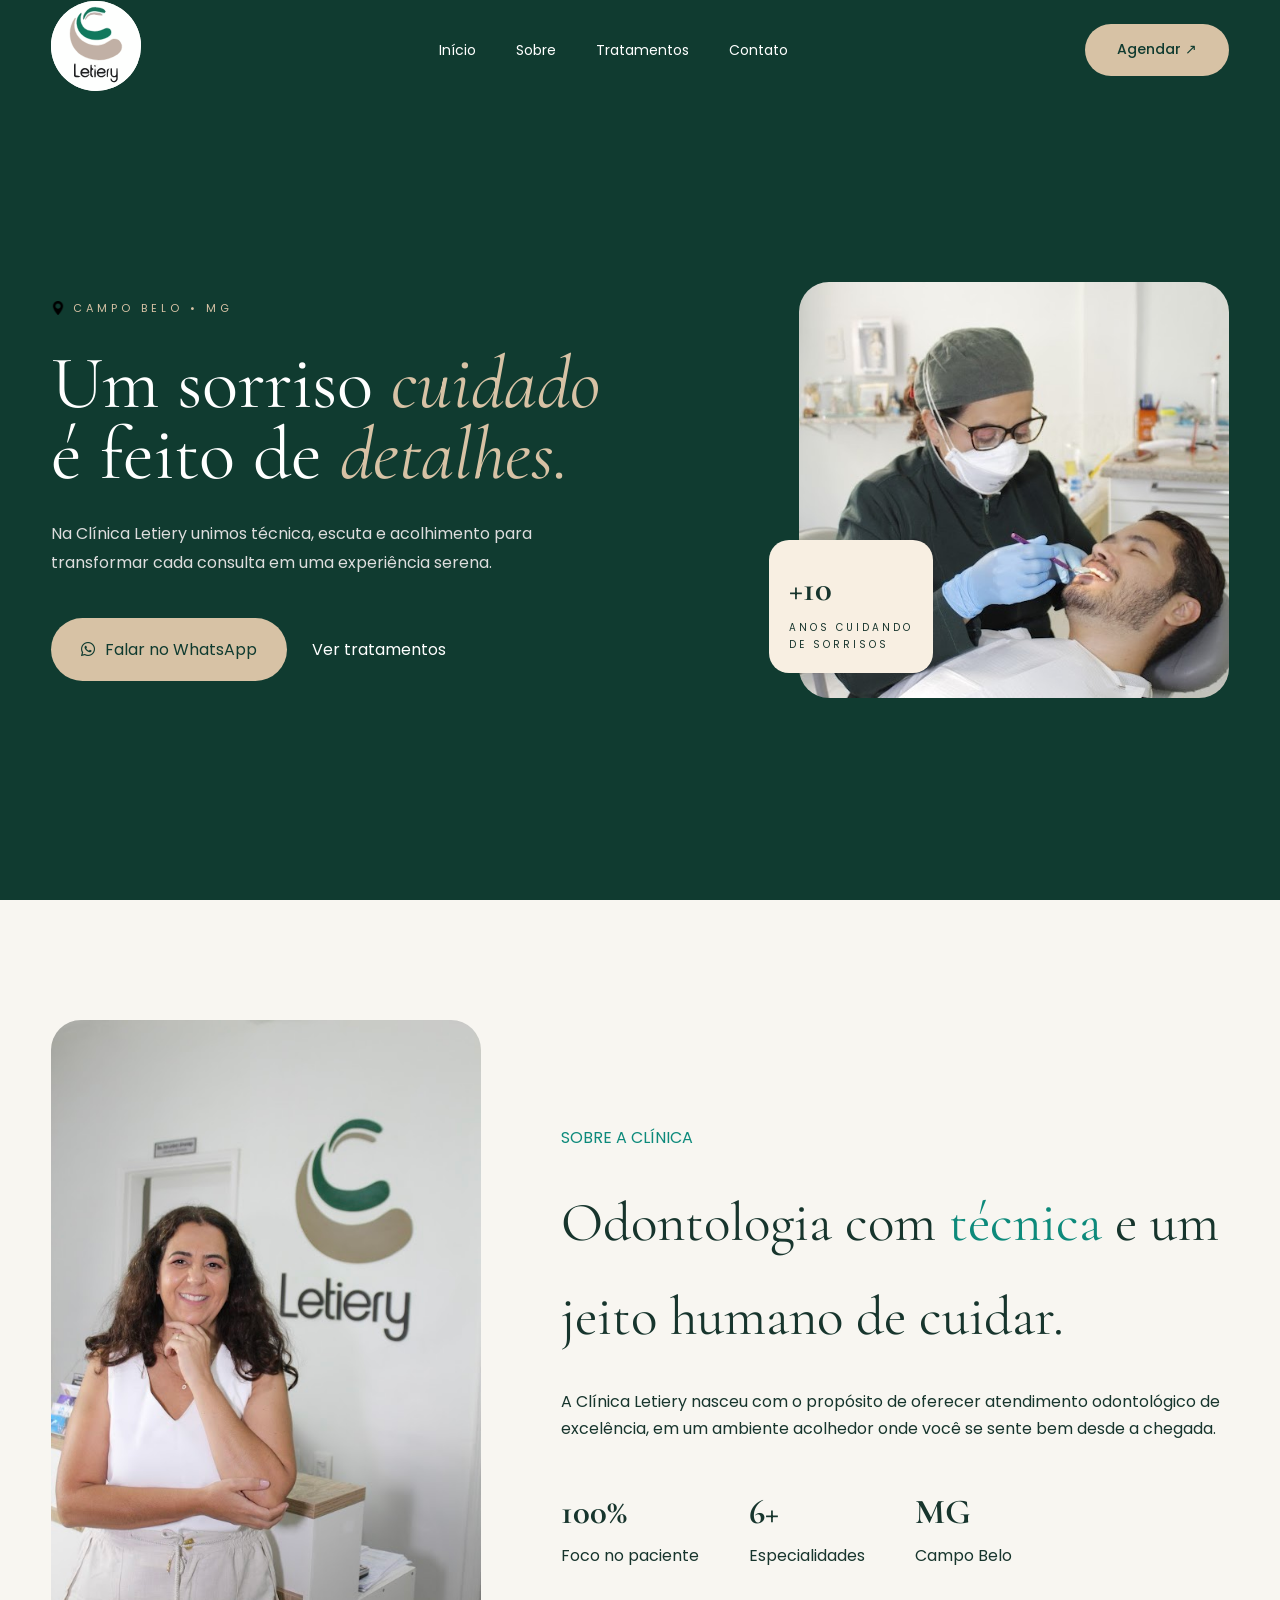
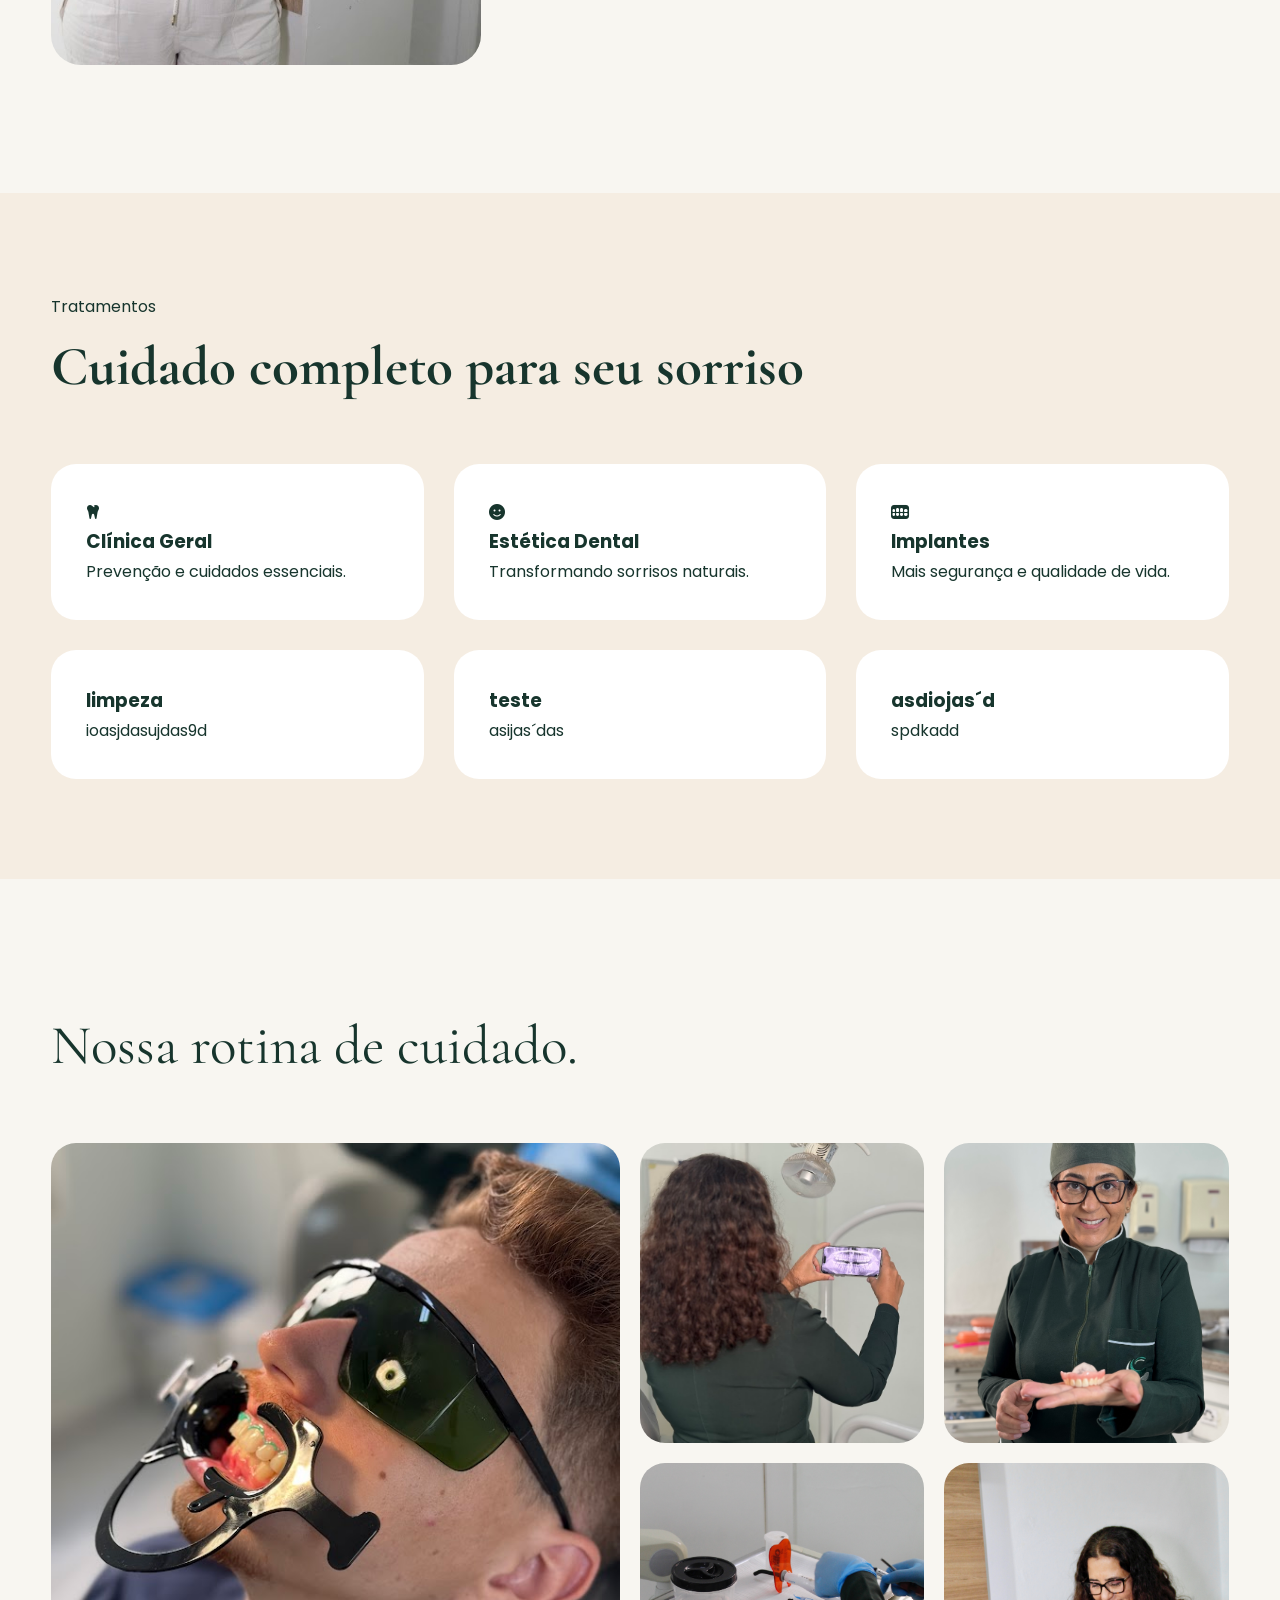
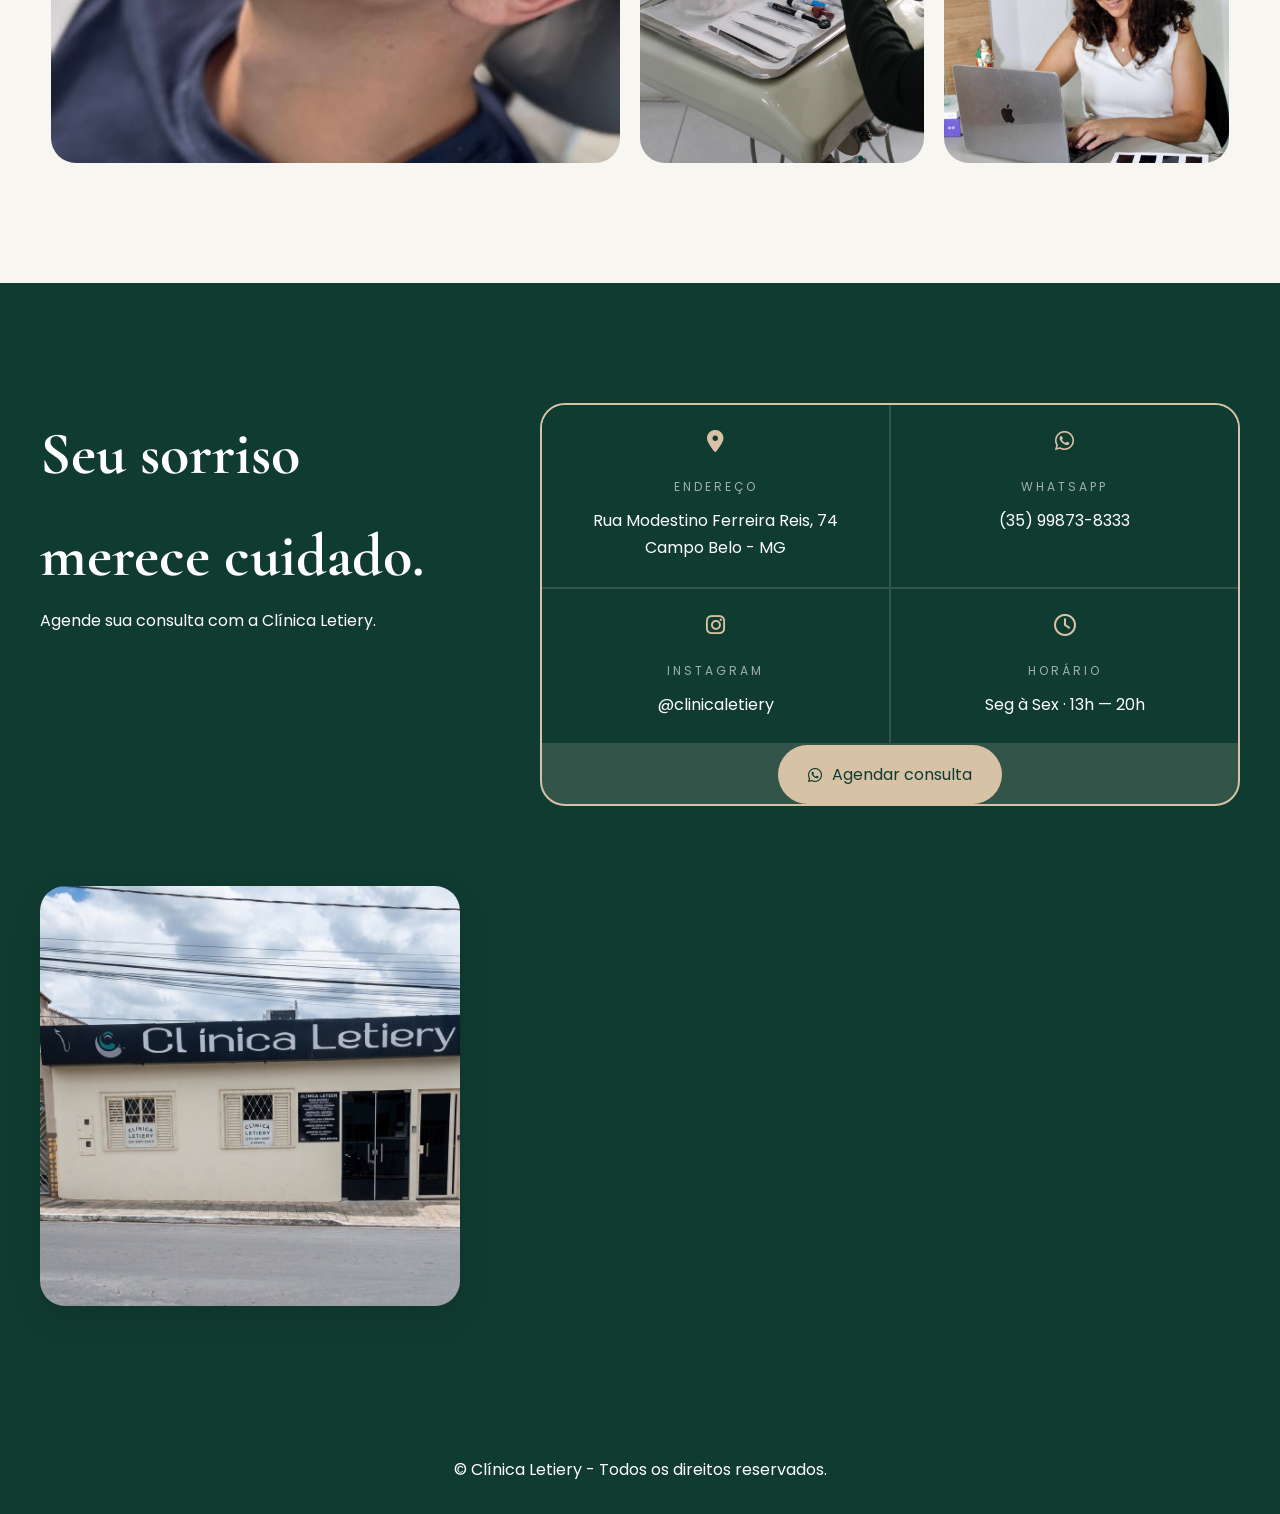
==== src/index.html @ c73cfaeb "abc" ====
<!DOCTYPE html>
<html lang="pt-br">

<head>

    <meta charset="UTF-8">
    <meta name="viewport" content="width=device-width, initial-scale=1.0">

    <title>Clínica Letiery | Odontologia</title>


    <!-- Fontes -->
    <link rel="preconnect" href="https://fonts.googleapis.com">
    <link rel="preconnect" href="https://fonts.gstatic.com" crossorigin>

    <link
        href="https://fonts.googleapis.com/css2?family=Cormorant+Garamond:wght@400;500;600&family=Poppins:wght@300;400;500;600&display=swap"
        rel="stylesheet">


    <!-- Ícones -->
    <link rel="stylesheet" href="https://cdnjs.cloudflare.com/ajax/libs/font-awesome/6.6.0/css/all.min.css">


    <link rel="stylesheet" href="../css/style.css">

</head>


<body>


    <header>

        <nav class="nav container">


            <div class="logo">

                <img src="../img/logo.svg">

            </div>


            <ul>

                <li><a href="#">Início</a></li>
                <li><a href="#sobre">Sobre</a></li>
                <li><a href="#servicos">Tratamentos</a></li>
                <li><a href="#contato">Contato</a></li>

            </ul>


            <a class="btn-nav"
                href="https://api.whatsapp.com/send?phone=5535998738333&text=Ol%C3%A1%2C%20gostaria%20de%20marcar%20um%20hor%C3%A1rio.">
                Agendar ↗
            </a>


        </nav>

    </header>





    <section class="hero">


        <div class="hero-content container">


            <div class="texto">


                <span class="local">
                    <img src="../assets/mapas-e-bandeiras.png" alt="localização">
                    CAMPO BELO • MG
                </span>


                <h1>
                    Um sorriso
                    <span>cuidado</span>
                    é feito de
                    <span>detalhes.</span>
                </h1>


                <p>
                    Na Clínica Letiery unimos técnica,
                    escuta e acolhimento para transformar
                    cada consulta em uma experiência serena.
                </p>


                <div class="botoes">

                    <a class="btn-principal"
                        href="https://api.whatsapp.com/send?phone=5535998738333&text=Ol%C3%A1%2C%20gostaria%20de%20marcar%20um%20hor%C3%A1rio.">
                        <i class="fa-brands fa-whatsapp"></i>
                        Falar no WhatsApp
                    </a>


                    <a class="link" href="#servicos">
                        Ver tratamentos
                    </a>


                </div>


            </div>





            <div class="foto">


                <img src="../img/Sorriso.JPG" loading="lazy">


                <div class="balao">


                    <h3>
                        +10
                    </h3>

                    <p>
                        ANOS CUIDANDO<br>
                        DE SORRISOS
                    </p>


                </div>


            </div>



        </div>


    </section>







    <section class="sobre container" id="sobre">


        <div class="sobre-img">

            <img src="../img/irys.JPG">

        </div>



        <div class="sobre-text">


            <span>
                SOBRE A CLÍNICA
            </span>


            <h2>
                Odontologia com
                <span>técnica</span>
                e um jeito humano de cuidar.
            </h2>


            <p>

                A Clínica Letiery nasceu com o propósito
                de oferecer atendimento odontológico de excelência,
                em um ambiente acolhedor onde você se sente bem
                desde a chegada.

            </p>



            <div class="numeros">


                <div>
                    <strong>100%</strong>
                    <p>Foco no paciente</p>
                </div>


                <div>
                    <strong>6+</strong>
                    <p>Especialidades</p>
                </div>


                <div>
                    <strong>MG</strong>
                    <p>Campo Belo</p>
                </div>


            </div>


        </div>


    </section>







    <section class="servicos" id="servicos">


        <div class="container">


            <span>
                Tratamentos
            </span>


            <h2>
                Cuidado completo para seu sorriso
            </h2>



            <div class="cards">


                <div class="card">

                    <i class="fa-solid fa-tooth"></i>

                    <h3>
                        Clínica Geral
                    </h3>

                    <p>
                        Prevenção e cuidados essenciais.
                    </p>

                </div>



                <div class="card">

                    <i class="fa-solid fa-face-smile"></i>

                    <h3>
                        Estética Dental
                    </h3>

                    <p>
                        Transformando sorrisos naturais.
                    </p>

                </div>




                <div class="card">

                    <i class="fa-solid fa-teeth"></i>

                    <h3>
                        Implantes
                    </h3>

                    <p>
                        Mais segurança e qualidade de vida.
                    </p>

                </div>

                <div class="card">
                    <h3>
                        limpeza
                    </h3>

                    <p>
                        ioasjdasujdas9d
                    </p>
                </div>

                <div class="card">
                    <h3>
                        teste
                    </h3>
                    <p>
                        asijas´das
                    </p>
                </div>

                <div class="card">
                    <h3>
                        asdiojas´d
                    </h3>

                    <p>
                        spdkadd
                    </p>
                </div>

            </div>


        </div>

    </section>



    <section class="rotina">



        <div class="container">

            <h2>Nossa rotina de cuidado.</h2>

            <div class="bastidores">

                <div class="estetica">
                    <img class="hian" src="../img/hian.JPG" alt="">
                </div>

                <div class="diagnostico">
                    <img class="diag" src="../img/diagnostico.JPG" alt="">
                </div>

                <div class="equipamentos">
                    <img src="../img/equipamentos.JPG" alt="">
                </div>

                <div class="protese">
                    <img src="../img/protese.JPG" alt="">
                </div>

                <div class="macbook">
                    <img src="../img/foto com macbook.JPG" alt="">
                </div>


            </div>

        </div>
    </section>





    <section class="contato" id="contato">


        <div class="contato-layout">

            <div class="contato-texto">

                <h2>
                    Seu sorriso merece cuidado.
                </h2>


                <p>
                    Agende sua consulta com a Clínica Letiery.
                </p>

            </div>

            <div class="lado-direito">


                <div class="cntt">

                    <div class="info-box">

                        <i class="fa-solid fa-location-dot"></i>

                        <p>Endereço</p>

                        <span>
                            Rua Modestino Ferreira Reis, 74<br>
                            Campo Belo - MG
                        </span>

                    </div>



                    <div class="info-box">

                        <i class="fa-brands fa-whatsapp"></i>

                        <p>WhatsApp</p>

                        <span>
                            (35) 99873-8333
                        </span>

                    </div>



                    <div class="info-box">

                        <i class="fa-brands fa-instagram"></i>

                        <p>Instagram</p>

                        <a href="https://www.instagram.com/letieryclinica/">
                            @clinicaletiery
                        </a>

                    </div>



                    <div class="info-box">

                        <i class="fa-regular fa-clock"></i>

                        <p>Horário</p>

                        <span>
                            Seg à Sex · 13h — 20h

                        </span>

                    </div>
                    <a class="btn-principal"
                        href="https://api.whatsapp.com/send?phone=5535998738333&text=Ol%C3%A1%2C%20gostaria%20de%20marcar%20um%20hor%C3%A1rio.">
                        <i class="fa-brands fa-whatsapp"></i>
                        Agendar consulta
                    </a>
                </div>

            </div>

            <img src="../img/foto  clínica.png" alt="">

            <iframe class="mapa"
                src="https://www.google.com/maps/embed?pb=!1m18!1m12!1m3!1d931.8997276271057!2d-45.27748223040798!3d-20.888210798795402!2m3!1f0!2f0!3f0!3m2!1i1024!2i768!4f13.1!3m3!1m2!1s0x94b53e4f3c1fa033%3A0x5fb25cd0af72d1cc!2sCL%C3%8DNICA%20LETIERY!5e0!3m2!1spt-BR!2sbr!4v1784570771574!5m2!1spt-BR!2sbr"
                width="600" height="450" style="border:0;" allowfullscreen="" loading="lazy"
                referrerpolicy="strict-origin-when-cross-origin"></iframe>
        </div>





    </section>





    <footer>

        <p>
            © Clínica Letiery - Todos os direitos reservados.
        </p>


    </footer>



</body>

</html>
---- css/style.css ----
:root {

    --verde: #103b30;
    --verde2: #0d8a7b;

    --bege: #efe5d6;
    --bege2: #d7c2a5;

    --texto: #17352d;

    --branco: #fff;

    --sombra: 0 12px 35px rgba(0, 0, 0, .10);

    --transicao: .35s ease;

    --raio: 30px;

    --container: min(1200px, 90%);
}

*,
*::before,
*::after {

    margin: 0;
    padding: 0;

    box-sizing: border-box;

}




html {

    scroll-behavior: smooth;

}


body {

    font-family: Poppins, sans-serif;
    color: var(--texto);
    background-color:#F8F6F1;
    overflow-x: hidden;
    line-height: 1.7;
}



.container {
    width: min(1320px, 92%);
    margin: auto;
}




/* HEADER */


header {

    position: absolute;
    top: 0;
    left: 0;
    width: 100%;
    z-index: 100;

}


.nav {

    height: 100px;

    display: flex;
    align-items: center;
    justify-content: space-between;
    gap: 40px;

}



.logo img {

    width: 90px;
    border-radius: 50%;
    transition: var(--transicao);
    cursor: pointer;

}

.logo img:hover {

    transform: scale(1.05);

}



.nav ul {

    display: flex;
    gap: 40px;
    list-style: none;
    align-items: center;

}



.nav a {

    text-decoration: none;
    color: white;

    font-size: 14px;

}



.btn-nav {

    position: relative;
    overflow: hidden;

    background: #d7c2a5;

    padding: 14px 32px;

    border-radius: 40px;

    color: #103b30 !important;

    font-weight: 500;

    display: inline-flex;
    align-items: center;

    transition: .4s ease;

    z-index: 1;

}

.btn-nav::before {

    content: "";

    position: absolute;

    left: 0;
    top: 0;

    width: 0;
    height: 100%;

    background: #103b30;

    transition: .4s ease;

    z-index: -1;

}

.btn-nav:hover::before {

    width: 100%;

}


.btn-nav:hover {

    color: white !important;

    transform: translateY(-3px);

    box-shadow: 0 12px 30px rgba(0, 0, 0, .20);

}

.nav ul li a {
    position: relative;
    transition: .3s ease;
}


.nav ul li a::after {

    content: "";

    position: absolute;

    width: 0;
    height: 2px;

    background: #d7c2a5;

    left: 0;
    bottom: -8px;

    transition: .3s ease;

}


.nav ul li a:hover {

    color: #d7c2a5;

}


.nav ul li a:hover::after {

    width: 100%;

}

.local {

    display: flex;
    align-items: center;
    gap: 8px;

    font-size: 11px;
    letter-spacing: 4px;

    color: #d7c2a5;


}


.local img {

    width: 14px;
    height: 14px;

}




/* HERO */


.hero {

    background: var(--verde);
    min-height: 100vh;

    display: flex;
    align-items: center;

    color: white;

}



.hero-content {

    display: flex;
    align-items: center;
    justify-content: space-between;

    gap: 80px;

    padding-top: 80px;

}



.texto {

    width: 50%;

}



.local {

    font-size: 11px;
    letter-spacing: 4px;

    color: #d7c2a5;

}



h1 {

    font-family: "Cormorant Garamond", serif;

    font-size: 75px;

    font-weight: 400;

    line-height: .95;

    margin: 30px 0;

}



h1 span {

    font-style: italic;
    color: #d7c2a5;

}



.texto p {

    line-height: 1.8;

    max-width: 500px;

    color: #ddd;

}



.botoes {

    display: flex;
    gap: 25px;

    margin-top: 40px;

}



.btn-principal {

    position: relative;
    overflow: hidden;

    background: #d7c2a5;
    color: #103b30;

    padding: 16px 30px;

    border-radius: 40px;

    text-decoration: none;

    display: inline-flex;
    align-items: center;
    gap: 10px;

    transition: .4s ease;

}

.btn-principal::before {

    content: "";

    position: absolute;

    top: 0;
    left: -100%;

    width: 80%;
    height: 100%;

    background: linear-gradient(120deg,
            transparent,
            rgba(255, 255, 255, .6),
            transparent);

    transition: .6s;

}



.btn-principal:hover::before {

    left: 120%;

}



.btn-principal:hover {

    transform: translateY(-5px);

    box-shadow:
        0 15px 30px rgba(0, 0, 0, .2);

}






.link {

    position: relative;

    color: white;

    text-decoration: none;

    padding: 18px 0;

    transition: .3s;

}



.link::after {

    content: "";

    position: absolute;

    bottom: 10px;
    left: 0;

    width: 0;
    height: 2px;

    background: #d7c2a5;

    transition: .4s ease;

}



.link:hover {

    color: #d7c2a5;

}



.link:hover::after {

    width: 100%;

}




/* FOTO */


.foto {

    position: relative;

    width: 430px;

}


.foto img {

    width: 100%;

    border-radius: 30px;

    display: block;

}




.balao {

    position: absolute;

    bottom: 25px;

    left: -30px;

    background: #f8efe2;

    color: #17352d;

    padding: 20px;

    border-radius: 20px;

}



.balao h3 {

    font-family: "Cormorant Garamond";

    font-size: 35px;

}



.balao p {

    font-size: 10px;

    letter-spacing: 3px;

}





/* SOBRE */


.sobre {

    padding: 120px 0;

    display: flex;

    align-items: center;

    gap: 80px;
    background-color: #F8F6F1;

}



.sobre-img img {

    width: 430px;

    border-radius: 30px;
    

}



.sobre-text h2 {

    font-family: "Cormorant Garamond";

    font-size: 55px;

    font-weight: 400;

    margin: 25px 0;

}



.sobre-text span {

    color: #0d8a7b;

}



.numeros {

    display: flex;

    gap: 50px;

    margin-top: 40px;

}



.numeros strong {

    font-family: "Cormorant Garamond";

    font-size: 35px;

}





/* SERVIÇOS */


.servicos {

    background: #f5ede2;

    padding: 100px 0;

}



.servicos h2 {

    font-family: "Cormorant Garamond";

    font-size: 55px;

}



.cards {
    display: grid;
    grid-template-columns: repeat(3, 1fr);
    gap: 30px;
    margin-top: 50px;
}



.card {

    background: white;

    padding: 35px;

    border-radius: 25px;

    flex: 1;

    transition: .3s;

}



.card:hover {

    transform: translateY(-10px);

}





/* CONTATO */


.contato {

    padding: 100px 0;

    text-align: center;
    background-color: #103b30;
    padding: 120px 0;



}

.contato p {
    color: white
}

.contato img {
    border-radius: 30px;
    height: 500px;
    width: 700px;

}




.contato h2 {

    font-family: "Cormorant Garamond";
    color: white;
    font-size: 60px;

}

.mapa {
    border-radius: 30px;
    width: 700px;
    height: 360px;
    position: relative;
}

.cntt {
    display: grid;

    grid-template-columns: repeat(2, 1fr);

    gap: 2px;

    overflow: hidden;

    border-radius: 25px;

    background: rgba(239, 229, 214, .15);

    max-width: 700px;
    border: 2px solid #d7c2a5;

}


.btn-principal {

    grid-column: 1 / -1;

    justify-self: center;



}

.text {
    display: flex;
    align-items: center;
    gap: 8px;
    padding: 10px;
    font-size: 11px;
    letter-spacing: 4px;

    color: #d7c2a5;
}



.cntt p {
    color: rgb(255, 255, 255)
}

.info-box {
    background: #103b30;

    padding: 25px;

    min-height: 140px;

    border-radius: 0;



}



.info-box i {

    color: #d7c2a5;

    font-size: 22px;

}



.info-box p {

    margin-top: 20px;

    font-size: 12px;

    letter-spacing: 3px;

    text-transform: uppercase;

    color: rgba(255, 255, 255, .6);

}



.info-box span,
.info-box a {

    display: block;

    margin-top: 10px;

    color: white;

    text-decoration: none;

    line-height: 1.7;

}



.info-box a:hover {

    color: #d7c2a5;

}


.contato-layout {

    display: grid;

    grid-template-columns: 1fr 1fr;

    gap: 80px;

    align-items: center;

    max-width: 1200px;

    margin: auto;
    grid-template-columns: 420px 1fr;
    
    align-items: start; 
}




.contato img {

    width: 100%;

    height: 420px;

    object-fit: cover;

    border-radius: 25px;

    box-shadow: var(--sombra);

}



.contato-texto {

    text-align: left;

}

footer {

    background: #103b30;

    color: white;

    text-align: center;

    padding: 30px;

}


.rotina {

    padding: 120px 0;
    background-color: #F8F6F1;


}

.rotina h2 {

    font-family: "Cormorant Garamond";

    font-size: 55px;

    font-weight: 400;

    margin-bottom: 50px;

    text-align: left;
}

.bastidores {
    display: grid;

    grid-template-columns: 2fr 1fr 1fr;
    grid-template-rows: 300px 300px;

    gap: 20px;
}

.bastidores div {
    overflow: hidden;
    border-radius: 25px;
}

.bastidores img {
    width: 100%;
    height: 100%;
    object-fit: cover;
    display: block;
    transition: .5s;
}

.bastidores div:hover img {

    transform: scale(1.05);

}

.estetica {
    grid-column: 1;
    grid-row: 1 / span 2;
    /* ocupa duas linhas */
}

.diagnostico {
    grid-column: 2;
    grid-row: 1;
}

.protese {
    grid-column: 3;
    grid-row: 1;
}

.equipamentos {
    grid-column: 2;
    grid-row: 2;
}

.clinica {
    grid-column: 1 / 4;
    /* ocupa da coluna 2 até a 3 */
    grid-row: 3;

    height: 650px;
}

.macbook {
    grid-column: 3;
    grid-row: 2;
}

























@media(max-width:900px) {


    .nav ul {

        display: none;

    }


    .hero-content,
    .sobre {

        flex-direction: column;
       

    }



    .texto {

        width: 100%;

    }



    h1 {

        font-size: 55px;

    }


    .foto {

        width: 100%;

    }


    .cards {

        flex-direction: column;

    }



}
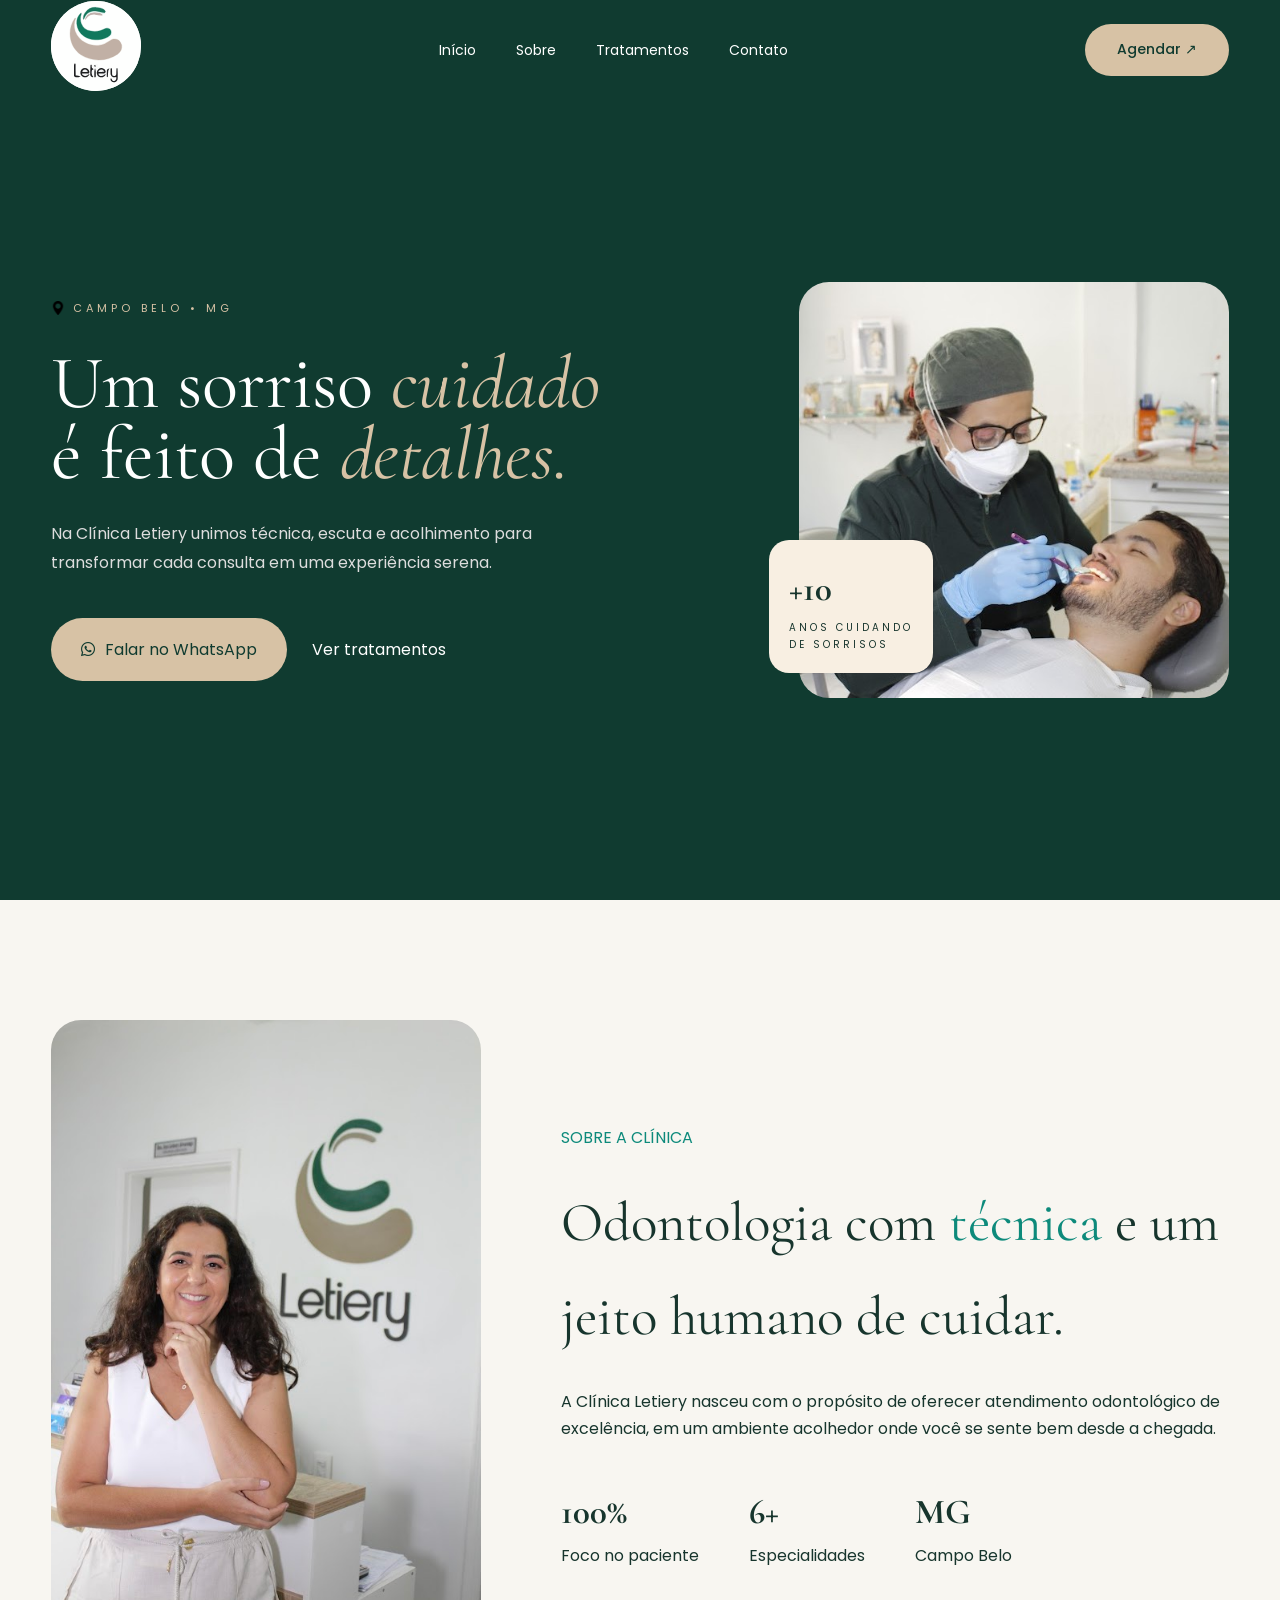
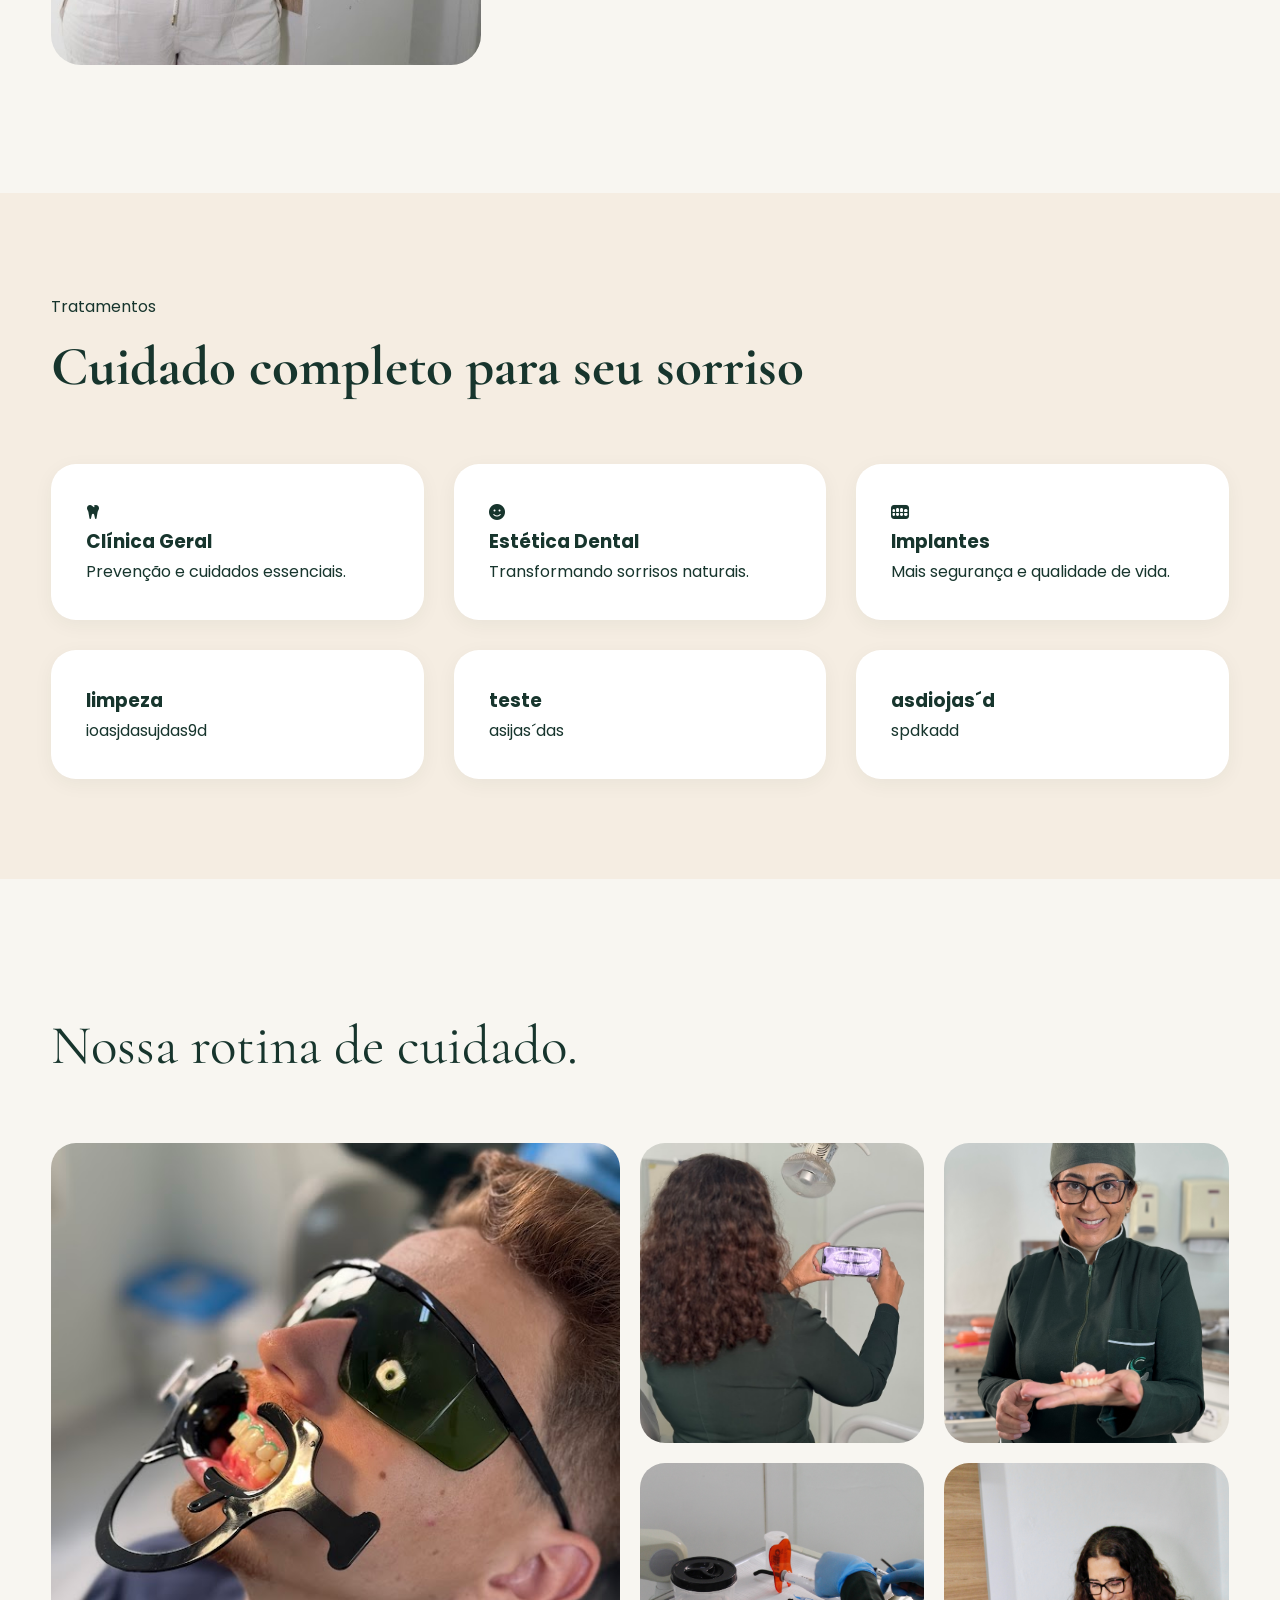
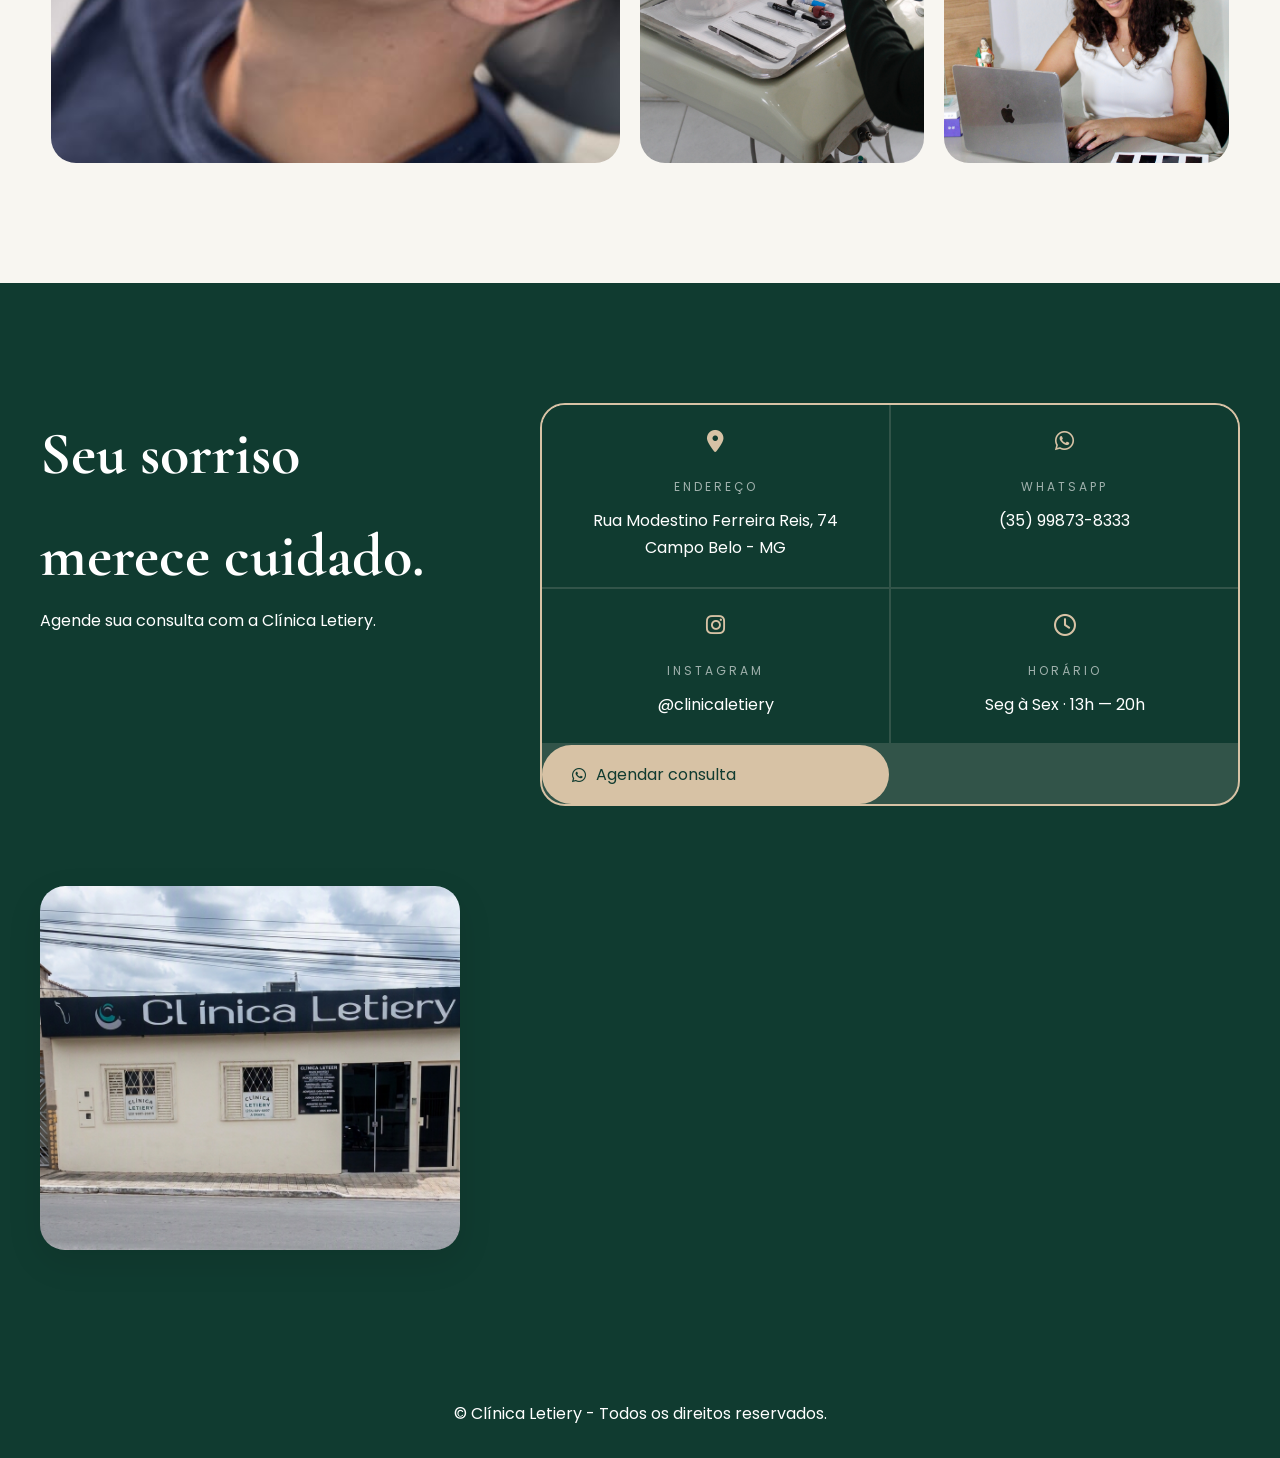
==== commit 79aed41a: "feito animaçoes do site e ajustes" ====
--- a/src/index.html
+++ b/src/index.html
@@ -22,7 +22,7 @@
     <link rel="stylesheet" href="https://cdnjs.cloudflare.com/ajax/libs/font-awesome/6.6.0/css/all.min.css">
 
 
-    <link rel="stylesheet" href="../css/style.css">
+    <link rel="stylesheet" href="style.css">
 
 </head>
 
@@ -37,7 +37,7 @@
 
             <div class="logo">
 
-                <img src="../img/logo.svg">
+                <img src="img/logo.svg">
 
             </div>
 
@@ -122,7 +122,7 @@
             <div class="foto">
 
 
-                <img src="../img/Sorriso.JPG" loading="lazy">
+                <img src="img/Sorriso.JPG" loading="lazy">
 
 
                 <div class="balao">
@@ -161,13 +161,13 @@
 
         <div class="sobre-img">
 
-            <img src="../img/irys.JPG">
-
-        </div>
-
-
-
-        <div class="sobre-text">
+            <img class="reveal" src="img/irys.JPG">
+
+        </div>
+
+
+
+        <div class="sobre-text reveal">
 
 
             <span>
@@ -193,7 +193,7 @@
 
 
 
-            <div class="numeros">
+            <div class="numeros reveal">
 
 
                 <div>
@@ -231,7 +231,7 @@
     <section class="servicos" id="servicos">
 
 
-        <div class="container">
+        <div class="container reveal">
 
 
             <span>
@@ -248,7 +248,7 @@
             <div class="cards">
 
 
-                <div class="card">
+                <div class="card reveal">
 
                     <i class="fa-solid fa-tooth"></i>
 
@@ -264,7 +264,7 @@
 
 
 
-                <div class="card">
+                <div class="card reveal">
 
                     <i class="fa-solid fa-face-smile"></i>
 
@@ -281,7 +281,7 @@
 
 
 
-                <div class="card">
+                <div class="card reveal">
 
                     <i class="fa-solid fa-teeth"></i>
 
@@ -295,7 +295,7 @@
 
                 </div>
 
-                <div class="card">
+                <div class="card reveal">
                     <h3>
                         limpeza
                     </h3>
@@ -305,7 +305,7 @@
                     </p>
                 </div>
 
-                <div class="card">
+                <div class="card reveal">
                     <h3>
                         teste
                     </h3>
@@ -314,7 +314,7 @@
                     </p>
                 </div>
 
-                <div class="card">
+                <div class="card reveal">
                     <h3>
                         asdiojas´d
                     </h3>
@@ -344,23 +344,23 @@
             <div class="bastidores">
 
                 <div class="estetica">
-                    <img class="hian" src="../img/hian.JPG" alt="">
+                    <img class="hian" src="img/hian.JPG" alt="">
                 </div>
 
                 <div class="diagnostico">
-                    <img class="diag" src="../img/diagnostico.JPG" alt="">
+                    <img class="diag" src="img/diagnostico.JPG" alt="">
                 </div>
 
                 <div class="equipamentos">
-                    <img src="../img/equipamentos.JPG" alt="">
+                    <img src="img/equipamentos.JPG" alt="">
                 </div>
 
                 <div class="protese">
-                    <img src="../img/protese.JPG" alt="">
+                    <img src="img/protese.JPG" alt="">
                 </div>
 
                 <div class="macbook">
-                    <img src="../img/foto com macbook.JPG" alt="">
+                    <img src="img/foto com macbook.JPG" alt="">
                 </div>
 
 
@@ -460,11 +460,11 @@
 
             </div>
 
-            <img src="../img/foto  clínica.png" alt="">
+            <img src="./img/foto  clínica.png" alt="">
 
             <iframe class="mapa"
                 src="https://www.google.com/maps/embed?pb=!1m18!1m12!1m3!1d931.8997276271057!2d-45.27748223040798!3d-20.888210798795402!2m3!1f0!2f0!3f0!3m2!1i1024!2i768!4f13.1!3m3!1m2!1s0x94b53e4f3c1fa033%3A0x5fb25cd0af72d1cc!2sCL%C3%8DNICA%20LETIERY!5e0!3m2!1spt-BR!2sbr!4v1784570771574!5m2!1spt-BR!2sbr"
-                width="600" height="450" style="border:0;" allowfullscreen="" loading="lazy"
+                width="500" height="450" style="border:0;" allowfullscreen="" loading="lazy"
                 referrerpolicy="strict-origin-when-cross-origin"></iframe>
         </div>
 
@@ -487,6 +487,9 @@
 
     </footer>
 
+<script src="script.js"></script>
+
+   
 
 
 </body>
--- a/src/style.css
+++ b/src/style.css
@@ -0,0 +1,1274 @@
+:root {
+
+    --verde: #103b30;
+    --verde2: #0d8a7b;
+
+    --bege: #efe5d6;
+    --bege2: #d7c2a5;
+
+    --texto: #17352d;
+
+    --branco: #fff;
+
+    --sombra: 0 12px 35px rgba(0, 0, 0, .10);
+
+    --transicao: .35s ease;
+
+    --raio: 30px;
+
+    --container: min(1200px, 90%);
+}
+
+*,
+*::before,
+*::after {
+
+    margin: 0;
+    padding: 0;
+
+    box-sizing: border-box;
+
+}
+
+
+
+
+html {
+
+    scroll-behavior: smooth;
+
+}
+
+
+body {
+
+    font-family: Poppins, sans-serif;
+    color: var(--texto);
+    background-color:#F8F6F1;
+    overflow-x: hidden;
+    line-height: 1.7;
+}
+
+
+
+.container {
+    width: min(1320px, 92%);
+    margin: auto;
+}
+
+
+
+
+/* HEADER */
+
+
+header {
+
+    position: absolute;
+    top: 0;
+    left: 0;
+    width: 100%;
+    z-index: 100;
+
+}
+
+
+.nav {
+
+    height: 100px;
+
+    display: flex;
+    align-items: center;
+    justify-content: space-between;
+    gap: 40px;
+
+}
+
+
+
+.logo img {
+
+    width: 90px;
+    border-radius: 50%;
+    transition: var(--transicao);
+    cursor: pointer;
+
+}
+
+.logo img:hover {
+
+    transform: scale(1.05);
+
+}
+
+
+
+.nav ul {
+
+    display: flex;
+    gap: 40px;
+    list-style: none;
+    align-items: center;
+
+}
+
+
+
+.nav a {
+
+    text-decoration: none;
+    color: white;
+
+    font-size: 14px;
+
+}
+
+
+
+.btn-nav {
+
+    position: relative;
+    overflow: hidden;
+
+    background: #d7c2a5;
+
+    padding: 14px 32px;
+
+    border-radius: 40px;
+
+    color: #103b30 !important;
+
+    font-weight: 500;
+
+    display: inline-flex;
+    align-items: center;
+
+    transition: .4s ease;
+
+    z-index: 1;
+
+}
+
+.btn-nav::before {
+
+    content: "";
+
+    position: absolute;
+
+    left: 0;
+    top: 0;
+
+    width: 0;
+    height: 100%;
+
+    background: #103b30;
+
+    transition: .4s ease;
+
+    z-index: -1;
+
+}
+
+.btn-nav:hover::before {
+
+    width: 100%;
+
+}
+
+
+.btn-nav:hover {
+
+    color: white !important;
+
+    transform: translateY(-3px);
+
+    box-shadow: 0 12px 30px rgba(0, 0, 0, .20);
+
+}
+
+.nav ul li a {
+    position: relative;
+    transition: .3s ease;
+}
+
+
+.nav ul li a::after {
+
+    content: "";
+
+    position: absolute;
+
+    width: 0;
+    height: 2px;
+
+    background: #d7c2a5;
+
+    left: 0;
+    bottom: -8px;
+
+    transition: .3s ease;
+
+}
+
+
+.nav ul li a:hover {
+
+    color: #d7c2a5;
+
+}
+
+
+.nav ul li a:hover::after {
+
+    width: 100%;
+
+}
+
+.local {
+
+    display: flex;
+    align-items: center;
+    gap: 8px;
+
+    font-size: 11px;
+    letter-spacing: 4px;
+
+    color: #d7c2a5;
+
+
+}
+
+
+.local img {
+
+    width: 14px;
+    height: 14px;
+
+}
+
+
+
+
+/* HERO */
+
+
+.hero {
+
+    background: var(--verde);
+    min-height: 100vh;
+
+    display: flex;
+    align-items: center;
+
+    color: white;
+
+}
+
+
+
+.hero-content {
+
+    display: flex;
+    align-items: center;
+    justify-content: space-between;
+
+    gap: 80px;
+
+    padding-top: 80px;
+
+}
+
+
+
+.texto {
+
+    width: 50%;
+
+}
+
+
+
+.local {
+
+    font-size: 11px;
+    letter-spacing: 4px;
+
+    color: #d7c2a5;
+
+}
+
+
+
+h1 {
+
+    font-family: "Cormorant Garamond", serif;
+
+    font-size: 75px;
+
+    font-weight: 400;
+
+    line-height: .95;
+
+    margin: 30px 0;
+
+}
+
+
+
+h1 span {
+
+    font-style: italic;
+    color: #d7c2a5;
+
+}
+
+
+
+.texto p {
+
+    line-height: 1.8;
+
+    max-width: 500px;
+
+    color: #ddd;
+
+}
+
+
+
+.botoes {
+
+    display: flex;
+    gap: 25px;
+
+    margin-top: 40px;
+
+}
+
+
+
+.btn-principal {
+
+    position: relative;
+    overflow: hidden;
+
+    background: #d7c2a5;
+    color: #103b30;
+
+    padding: 16px 30px;
+
+    border-radius: 40px;
+
+    text-decoration: none;
+
+    display: inline-flex;
+    align-items: center;
+    gap: 10px;
+
+    transition: .4s ease;
+
+}
+
+.btn-principal::before {
+
+    content: "";
+
+    position: absolute;
+
+    top: 0;
+    left: -100%;
+
+    width: 80%;
+    height: 100%;
+
+    background: linear-gradient(120deg,
+            transparent,
+            rgba(255, 255, 255, .6),
+            transparent);
+
+    transition: .6s;
+
+}
+
+
+
+.btn-principal:hover::before {
+
+    left: 120%;
+
+}
+
+
+
+.btn-principal:hover {
+
+    transform: translateY(-5px);
+
+    box-shadow:
+        0 15px 30px rgba(0, 0, 0, .2);
+
+}
+
+
+
+
+
+
+.link {
+
+    position: relative;
+
+    color: white;
+
+    text-decoration: none;
+
+    padding: 18px 0;
+
+    transition: .3s;
+
+}
+
+
+
+.link::after {
+
+    content: "";
+
+    position: absolute;
+
+    bottom: 10px;
+    left: 0;
+
+    width: 0;
+    height: 2px;
+
+    background: #d7c2a5;
+
+    transition: .4s ease;
+
+}
+
+
+
+.link:hover {
+
+    color: #d7c2a5;
+
+}
+
+
+
+.link:hover::after {
+
+    width: 100%;
+
+}
+
+
+
+
+/* FOTO */
+
+
+.foto {
+
+    position: relative;
+
+    width: 430px;
+
+}
+
+
+.foto img {
+
+    width: 100%;
+
+    border-radius: 30px;
+
+    display: block;
+
+}
+
+
+
+
+.balao {
+
+    position: absolute;
+
+    bottom: 25px;
+
+    left: -30px;
+
+    background: #f8efe2;
+
+    color: #17352d;
+
+    padding: 20px;
+
+    border-radius: 20px;
+
+}
+
+
+
+.balao h3 {
+
+    font-family: "Cormorant Garamond";
+
+    font-size: 35px;
+
+}
+
+
+
+.balao p {
+
+    font-size: 10px;
+
+    letter-spacing: 3px;
+
+}
+
+
+
+
+
+/* SOBRE */
+
+
+.sobre {
+
+    padding: 120px 0;
+
+    display: flex;
+
+    align-items: center;
+
+    gap: 80px;
+    background-color: #F8F6F1;
+
+}
+
+
+
+.sobre-img img {
+
+    width: 430px;
+
+    border-radius: 30px;
+    
+
+}
+
+
+
+.sobre-text h2 {
+
+    font-family: "Cormorant Garamond";
+
+    font-size: 55px;
+
+    font-weight: 400;
+
+    margin: 25px 0;
+
+}
+
+
+
+.sobre-text span {
+
+    color: #0d8a7b;
+
+}
+
+
+
+.numeros {
+
+    display: flex;
+
+    gap: 50px;
+
+    margin-top: 40px;
+
+}
+
+
+
+.numeros strong {
+
+    font-family: "Cormorant Garamond";
+
+    font-size: 35px;
+
+}
+
+
+
+
+
+/* SERVIÇOS */
+
+
+.servicos {
+
+    background: #f5ede2;
+
+    padding: 100px 0;
+
+}
+
+
+
+.servicos h2 {
+
+    font-family: "Cormorant Garamond";
+
+    font-size: 55px;
+
+}
+
+
+
+.cards {
+    display: grid;
+    grid-template-columns: repeat(3, 1fr);
+    gap: 30px;
+    margin-top: 50px;
+}
+
+
+
+.card {
+    background: white;
+    padding: 35px;
+    border-radius: 25px;
+
+    transition:
+        transform .4s ease,
+        box-shadow .4s ease;
+
+    box-shadow: 0 5px 20px rgba(16, 59, 48, .05);
+}
+
+
+
+.card:hover {
+    transform: translateY(-12px);
+
+    box-shadow:
+        0 20px 40px rgba(16, 59, 48, .12);
+}
+
+
+
+
+
+
+
+/* CONTATO */
+
+
+.contato {
+
+    padding: 100px 0;
+
+    text-align: center;
+    background-color: #103b30;
+    padding: 120px 0;
+
+
+
+}
+
+.contato p {
+    color: white
+}
+
+.contato img {
+    border-radius: 30px;
+    height: 500px;
+    width: 700px;
+
+}
+
+
+
+
+.contato h2 {
+
+    font-family: "Cormorant Garamond";
+    color: white;
+    font-size: 60px;
+
+}
+
+.mapa {
+    border-radius: 30px;
+    width: 700px;
+    height: 360px;
+    position: relative;
+}
+
+.cntt {
+    display: grid;
+
+    grid-template-columns: repeat(2, 1fr);
+
+    gap: 2px;
+
+    overflow: hidden;
+
+    border-radius: 25px;
+
+    background: rgba(239, 229, 214, .15);
+
+    max-width: 700px;
+    border: 2px solid #d7c2a5;
+
+}
+
+
+
+
+.text {
+    display: flex;
+    align-items: center;
+    gap: 8px;
+    padding: 10px;
+    font-size: 11px;
+    letter-spacing: 4px;
+
+    color: #d7c2a5;
+}
+
+
+
+.cntt p {
+    color: rgb(255, 255, 255)
+}
+
+.info-box {
+    background: #103b30;
+
+    padding: 25px;
+
+    min-height: 140px;
+
+    border-radius: 0;
+
+
+
+}
+
+
+
+.info-box i {
+
+    color: #d7c2a5;
+
+    font-size: 22px;
+
+}
+
+
+
+.info-box p {
+
+    margin-top: 20px;
+
+    font-size: 12px;
+
+    letter-spacing: 3px;
+
+    text-transform: uppercase;
+
+    color: rgba(255, 255, 255, .6);
+
+}
+
+
+
+.info-box span,
+.info-box a {
+
+    display: block;
+
+    margin-top: 10px;
+
+    color: white;
+
+    text-decoration: none;
+
+    line-height: 1.7;
+
+}
+
+
+
+.info-box a:hover {
+
+    color: #d7c2a5;
+
+}
+
+
+.contato-layout {
+
+    display: grid;
+
+    grid-template-columns: 1fr 1fr;
+
+    gap: 80px;
+
+    align-items: center;
+
+    max-width: 1200px;
+
+    margin: auto;
+    grid-template-columns: 420px 1fr;
+    
+    align-items: start; 
+}
+
+
+
+
+.contato img {
+
+    width: 100%;
+
+    height: 364px;
+
+    object-fit: cover;
+
+    border-radius: 25px;
+
+    box-shadow: var(--sombra);
+
+}
+
+
+
+.contato-texto {
+
+    text-align: left;
+
+}
+
+footer {
+
+    background: #103b30;
+
+    color: white;
+
+    text-align: center;
+
+    padding: 30px;
+
+}
+
+
+.rotina {
+
+    padding: 120px 0;
+    background-color: #F8F6F1;
+
+
+}
+
+.rotina h2 {
+
+    font-family: "Cormorant Garamond";
+
+    font-size: 55px;
+
+    font-weight: 400;
+
+    margin-bottom: 50px;
+
+    text-align: left;
+}
+
+.bastidores {
+    display: grid;
+
+    grid-template-columns: 2fr 1fr 1fr;
+    grid-template-rows: 300px 300px;
+
+    gap: 20px;
+}
+
+.bastidores div {
+    overflow: hidden;
+    border-radius: 25px;
+}
+
+.bastidores img {
+    width: 100%;
+    height: 100%;
+    object-fit: cover;
+    display: block;
+    transition: .5s;
+}
+
+.bastidores div:hover img {
+
+    transform: scale(1.05);
+
+}
+
+.estetica {
+    grid-column: 1;
+    grid-row: 1 / span 2;
+    /* ocupa duas linhas */
+}
+
+.diagnostico {
+    grid-column: 2;
+    grid-row: 1;
+}
+
+.protese {
+    grid-column: 3;
+    grid-row: 1;
+}
+
+.equipamentos {
+    grid-column: 2;
+    grid-row: 2;
+}
+
+.macbook {
+    grid-column: 3;
+    grid-row: 2;
+}
+
+/* =========================
+   CARDS DOS TRATAMENTOS
+========================= */
+
+.cards .card:nth-child(1) {
+    transition-delay: .1s;
+}
+
+.cards .card:nth-child(2) {
+    transition-delay: .2s;
+}
+
+.cards .card:nth-child(3) {
+    transition-delay: .3s;
+}
+
+.cards .card:nth-child(4) {
+    transition-delay: .4s;
+}
+
+.cards .card:nth-child(5) {
+    transition-delay: .5s;
+}
+
+.cards .card:nth-child(6) {
+    transition-delay: .6s;
+}
+
+/*=========================
+   ANIMAÇÃO HERO
+========================= */
+
+.hero .texto {
+    animation: entrarEsquerda 1s ease-out both;
+}
+
+.hero .foto {
+    animation: entrarDireita 1.1s ease-out both;
+}
+
+@keyframes entrarEsquerda {
+
+    from {
+        opacity: 0;
+        transform: translateX(-50px);
+    }
+
+    to {
+        opacity: 1;
+        transform: translateX(0);
+    }
+
+}
+
+@keyframes entrarDireita {
+
+    from {
+        opacity: 0;
+        transform: translateX(50px);
+    }
+
+    to {
+        opacity: 1;
+        transform: translateX(0);
+    }
+
+}
+
+
+/* =========================
+   ANIMAÇÃO AO ROLAR
+========================= */
+
+.reveal {
+    opacity: 0;
+    transform: translateY(40px);
+    transition:
+        opacity 0.8s ease,
+        transform 0.8s ease;
+}
+
+.reveal.active {
+    opacity: 1;
+    transform: translateY(0);
+}
+
+
+
+/* Entrada pela esquerda */
+
+.reveal-left {
+    opacity: 0;
+    transform: translateX(-60px);
+    transition:
+        opacity 0.8s ease,
+        transform 0.8s ease;
+}
+
+.reveal-left.active {
+    opacity: 1;
+    transform: translateX(0);
+}
+
+
+/* Entrada pela direita */
+
+.reveal-right {
+    opacity: 0;
+    transform: translateX(60px);
+    transition:
+        opacity 0.8s ease,
+        transform 0.8s ease;
+}
+
+.reveal-right.active {
+    opacity: 1;
+    transform: translateX(0);
+}
+
+
+/* Zoom */
+
+.reveal-zoom {
+    opacity: 0;
+    transform: scale(0.92);
+    transition:
+        opacity 0.8s ease,
+        transform 0.8s ease;
+}
+
+.reveal-zoom.active {
+    opacity: 1;
+    transform: scale(1);
+}
+
+/* =========================
+   ANIMAÇÃO DOS CARDS
+========================= */
+
+.cards .card:nth-child(1) {
+    transition-delay: 0.1s;
+}
+
+.cards .card:nth-child(2) {
+    transition-delay: 0.2s;
+}
+
+.cards .card:nth-child(3) {
+    transition-delay: 0.3s;
+}
+
+.cards .card:nth-child(4) {
+    transition-delay: 0.4s;
+}
+
+.cards .card:nth-child(5) {
+    transition-delay: 0.5s;
+}
+
+.cards .card:nth-child(6) {
+    transition-delay: 0.6s;
+}
+
+
+@media (max-width: 768px) {
+
+    /* HEADER */
+
+    .nav{
+        height: 80px;
+        justify-content: center;
+    }
+
+    .nav ul,
+    .btn-nav{
+        display:none;
+    }
+
+    .logo img{
+        width:70px;
+    }
+
+
+    /* HERO */
+
+    .hero{
+        padding:120px 0 60px;
+        min-height:auto;
+    }
+
+    .hero-content{
+        flex-direction:column;
+        gap:50px;
+        text-align:center;
+        padding-top:0;
+    }
+
+    .texto{
+        width:100%;
+    }
+
+    .local{
+        justify-content:center;
+    }
+
+    h1{
+        font-size:48px;
+    }
+
+    .texto p{
+        max-width:100%;
+    }
+
+    .botoes{
+        flex-direction:column;
+        align-items:center;
+    }
+
+    .foto{
+        width:100%;
+        max-width:350px;
+    }
+
+    .balao{
+        left:10px;
+        bottom:10px;
+    }
+
+
+    /* SOBRE */
+
+    .sobre{
+        flex-direction:column;
+        text-align:center;
+        padding:80px 0;
+    }
+
+    .sobre-img img{
+        width:100%;
+    }
+
+    .sobre-text h2{
+        font-size:42px;
+    }
+
+    .numeros{
+        justify-content:center;
+        gap:25px;
+        flex-wrap:wrap;
+    }
+
+
+    /* SERVIÇOS */
+
+    .servicos h2{
+        font-size:42px;
+    }
+
+    .cards{
+        grid-template-columns:1fr;
+    }
+
+
+    /* ROTINA */
+
+    .rotina h2{
+        font-size:42px;
+        text-align:center;
+    }
+
+    .bastidores{
+        grid-template-columns:1fr;
+        grid-template-rows:auto;
+    }
+
+    .bastidores div{
+        grid-column:auto !important;
+        grid-row:auto !important;
+        height:250px;
+    }
+
+
+    /* CONTATO */
+
+    .contato-layout{
+        grid-template-columns:1fr;
+        gap:40px;
+    }
+
+    .contato-texto{
+        text-align:center;
+    }
+
+    .contato h2{
+        font-size:42px;
+    }
+
+    .cntt{
+        grid-template-columns:1fr;
+    }
+
+    .contato img,
+    .mapa{
+        width:100%;
+        height:300px;
+    }
+
+/* =========================
+   ANIMAÇÕES DE SCROLL
+========================= */
+
+.reveal {
+    opacity: 0;
+    transform: translateY(50px);
+    transition:
+        opacity .8s ease,
+        transform .8s ease;
+}
+
+.reveal.active {
+    opacity: 1;
+    transform: translateY(0);
+}
+
+}
+
